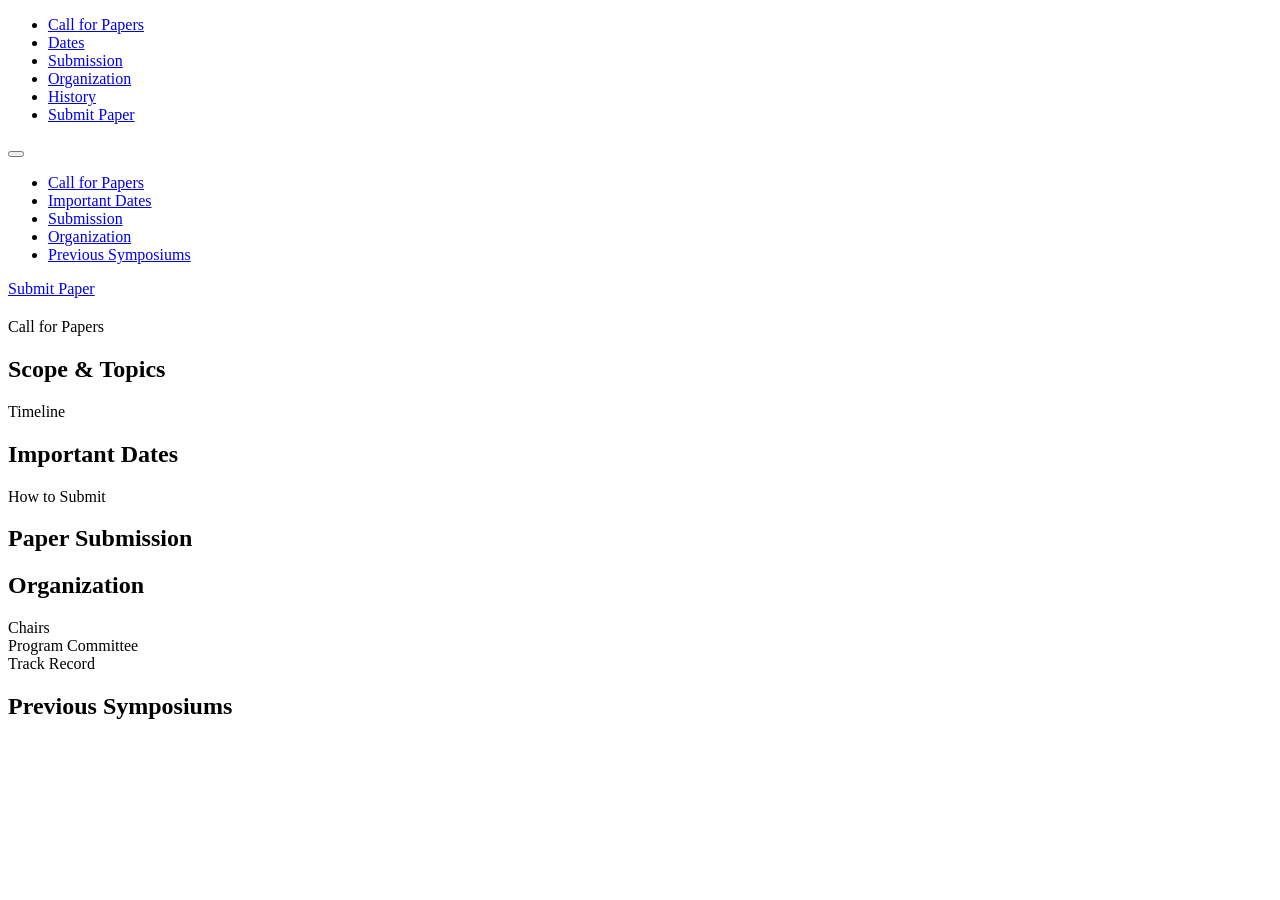
==== index.html @ 1924e90e "Create index.html" ====
<!DOCTYPE html>
<html lang="en">
<head>
  <meta charset="UTF-8">
  <meta name="viewport" content="width=device-width, initial-scale=1.0">
  <title>FOSINT-SI 2026 — Foundations of Open Source Intelligence & Security Informatics</title>
  <meta name="description" content="FOSINT-SI 2026 — International Symposium on Foundations of Open Source Intelligence and Security Informatics. August 24–27, 2026, Rabat, Morocco. In conjunction with ASONAM 2026.">
  <meta name="keywords" content="FOSINT-SI, open source intelligence, security informatics, cyber threat intelligence, OSINT, ASONAM 2026, cybersecurity conference, Rabat 2026">
  <meta name="robots" content="index, follow">
  <link href="https://fonts.googleapis.com/css2?family=DM+Serif+Display:ital@0;1&family=DM+Mono:wght@400;500&family=Instrument+Sans:wght@400;500;600&display=swap" rel="stylesheet">
  <link rel="stylesheet" href="style.css">
</head>
<body>

<!-- ══ NAV ══ -->
<nav id="mainNav">
  <a href="#hero" class="nav-logo"></a>

  <ul class="nav-links">
    <li><a href="#calls">Call for Papers</a></li>
    <li><a href="#dates">Dates</a></li>
    <li><a href="#submission">Submission</a></li>
    <li><a href="#organization">Organization</a></li>
    <li><a href="#history">History</a></li>
    <li><a href="#" class="nav-cta">Submit Paper</a></li>
  </ul>

  <button class="nav-burger" aria-label="Open menu" aria-expanded="false">
    <span></span><span></span><span></span>
  </button>
</nav>

<!-- ══ MOBILE DRAWER ══ -->
<div class="nav-drawer" role="dialog" aria-label="Navigation menu">
  <ul>
    <li><a href="#calls">Call for Papers</a></li>
    <li><a href="#dates">Important Dates</a></li>
    <li><a href="#submission">Submission</a></li>
    <li><a href="#organization">Organization</a></li>
    <li><a href="#history">Previous Symposiums</a></li>
  </ul>
  <a href="#" class="drawer-cta">Submit Paper</a>
</div>

<!-- ══ HERO ══ -->
<section id="hero">
  <div class="hero-bg"></div>
  <div class="hero-overlay"></div>
  <div class="hero-content">
    <div class="hero-eyebrow"></div>
    <h1></h1>
    <div class="hero-conjunction"></div>
    <div class="hero-pills"></div>
  </div>
</section>

<!-- ══ CALL FOR PAPERS ══ -->
<section id="calls">
  <div class="section-inner cfp-single">
    <div class="cfp-header">
      <div class="section-label">Call for Papers</div>
      <h2>Scope &amp; Topics</h2>
    </div>
    <div class="section-body-centered">
      <div class="cfp-body-prose">
        <div class="cfp-prose"></div>
      </div>
    </div>
  </div>
</section>

<!-- ══ IMPORTANT DATES ══ -->
<section id="dates">
  <div class="section-inner dates-single">
    <div class="dates-header">
      <div class="section-label">Timeline</div>
      <h2>Important Dates</h2>
    </div>
    <div class="section-body-centered">
      <div class="timeline"></div>
    </div>
  </div>
</section>

<!-- ══ SUBMISSION ══ -->
<section id="submission">
  <div class="section-inner sub-single">
    <div class="sub-header">
      <div class="section-label">How to Submit</div>
      <h2>Paper Submission</h2>
    </div>
    <div class="section-body-centered">
      <div class="sub-body-prose">
        <div class="sub-prose"></div>
      </div>
    </div>
  </div>
</section>

<!-- ══ ORGANIZATION ══ -->
<section id="organization">
  <div class="section-inner org-single">
    <div class="org-header">
      <h2>Organization</h2>
    </div>
    <div class="org-body">
      <div class="org-group">
        <div class="org-group-label">Chairs</div>
        <div class="org-chairs-list"></div>
      </div>
      <div class="org-group">
        <div class="org-group-label">Program Committee</div>
        <div class="pc-list"></div>
      </div>
    </div>
  </div>
</section>

<!-- ══ PREVIOUS EDITIONS ══ -->
<section id="history">
  <div class="section-inner">
    <div class="section-label">Track Record</div>
    <h2>Previous Symposiums</h2>
    <div class="editions-grid"></div>
  </div>
</section>

<!-- ══ FOOTER ══ -->
<footer id="footer"></footer>

<script src="data.js"></script>
<script src="main.js"></script>

</body>
</html>
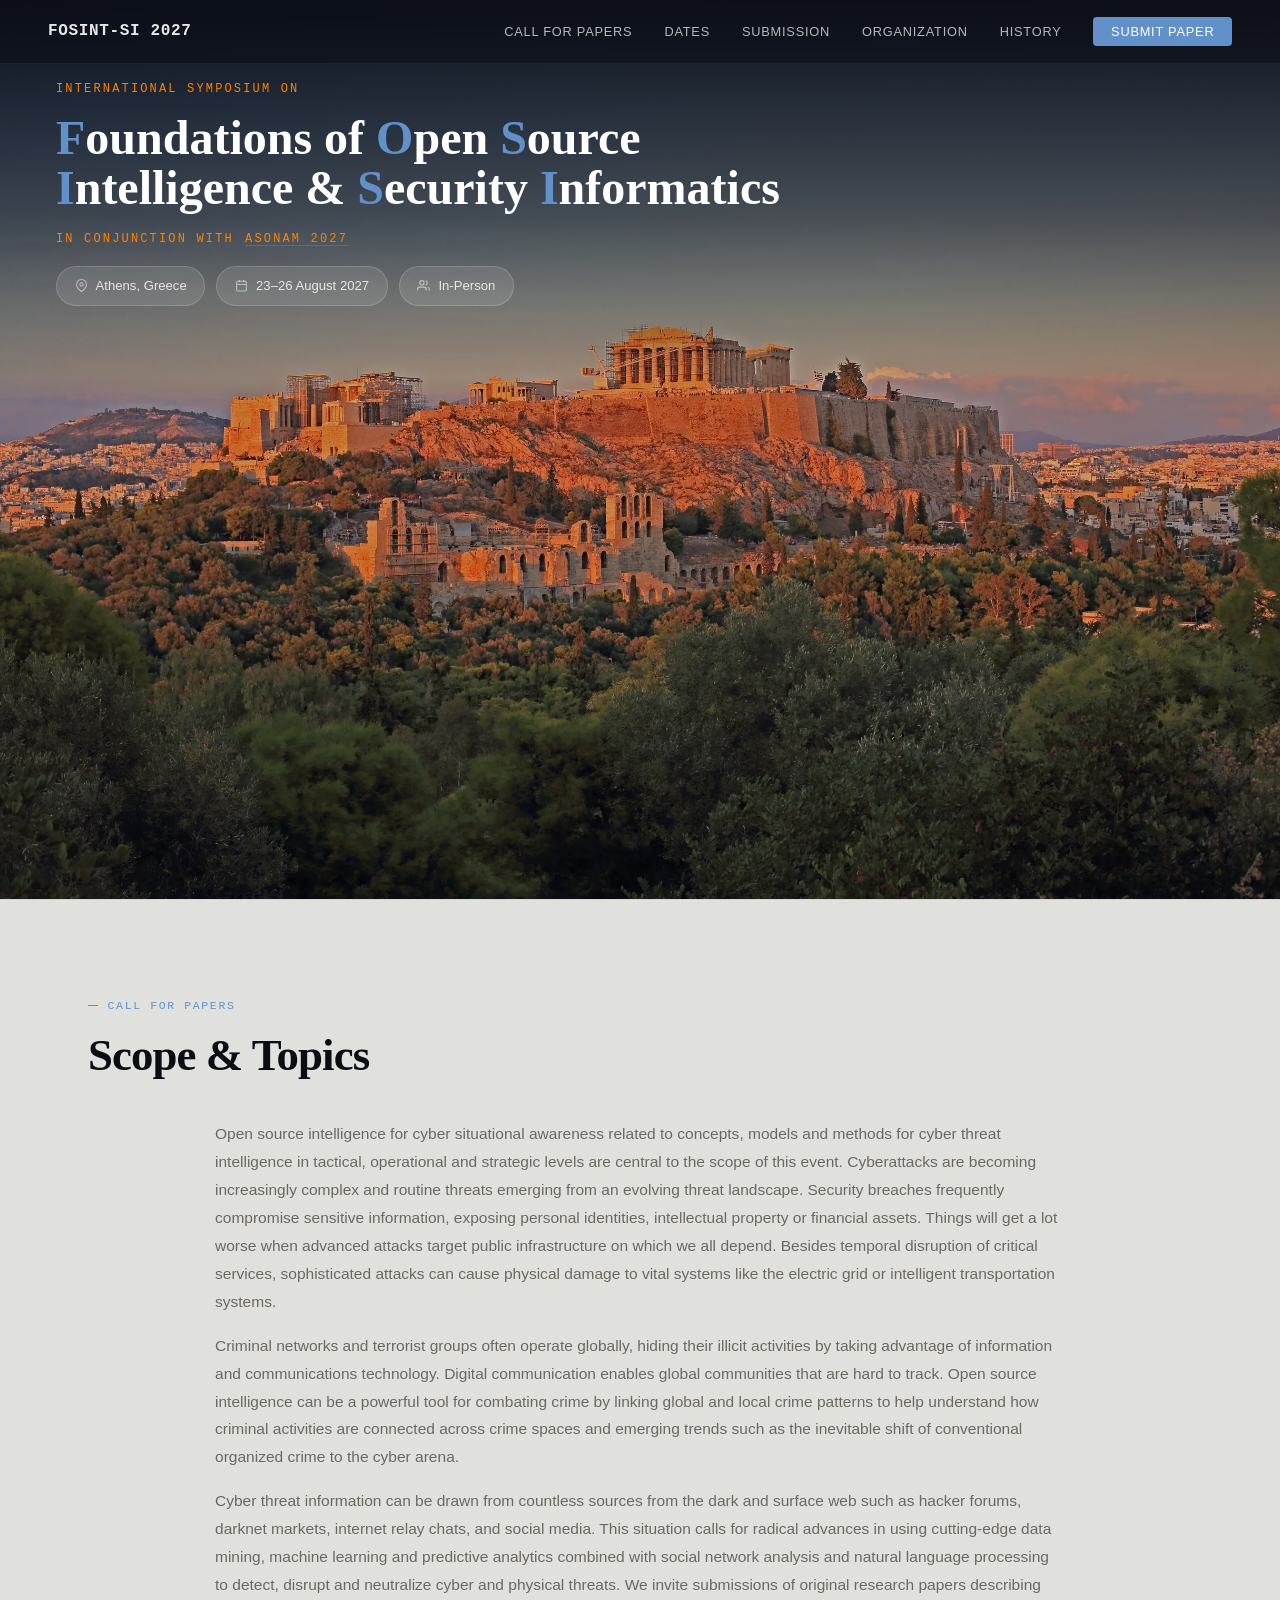
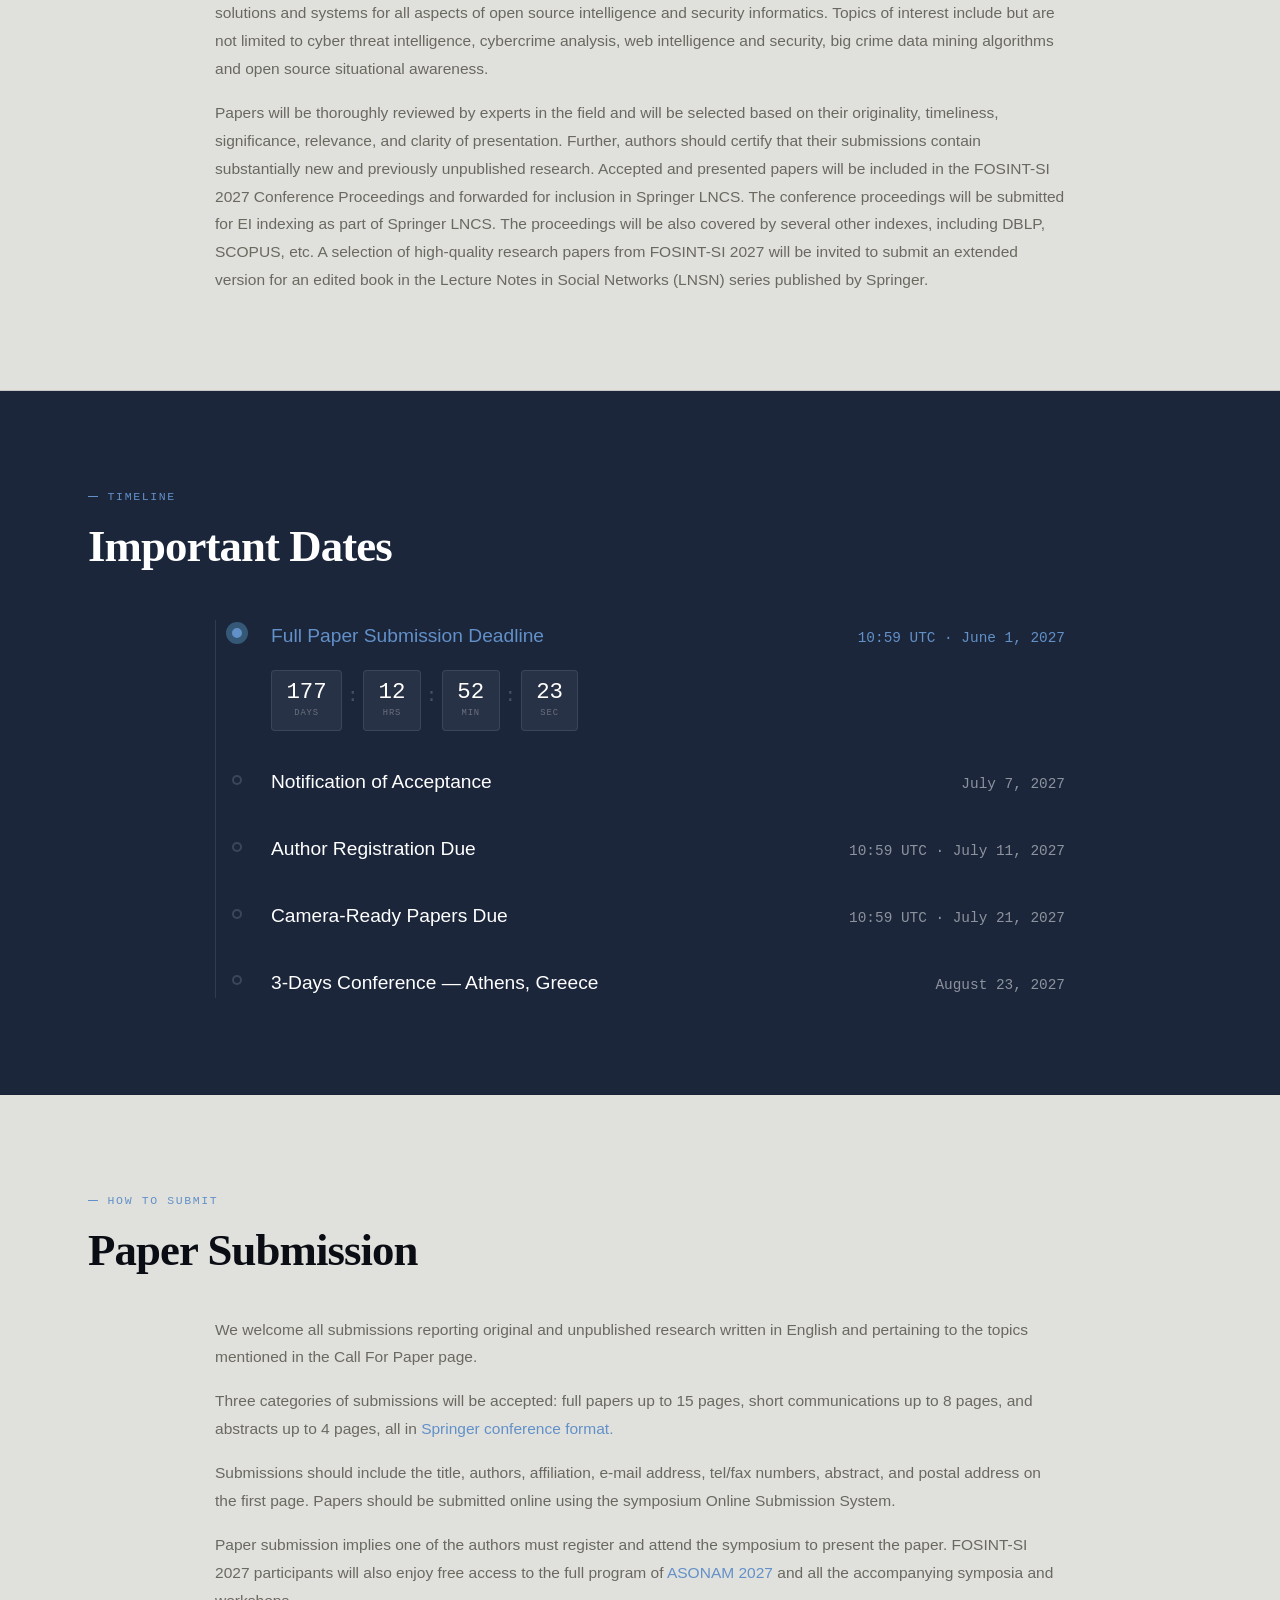
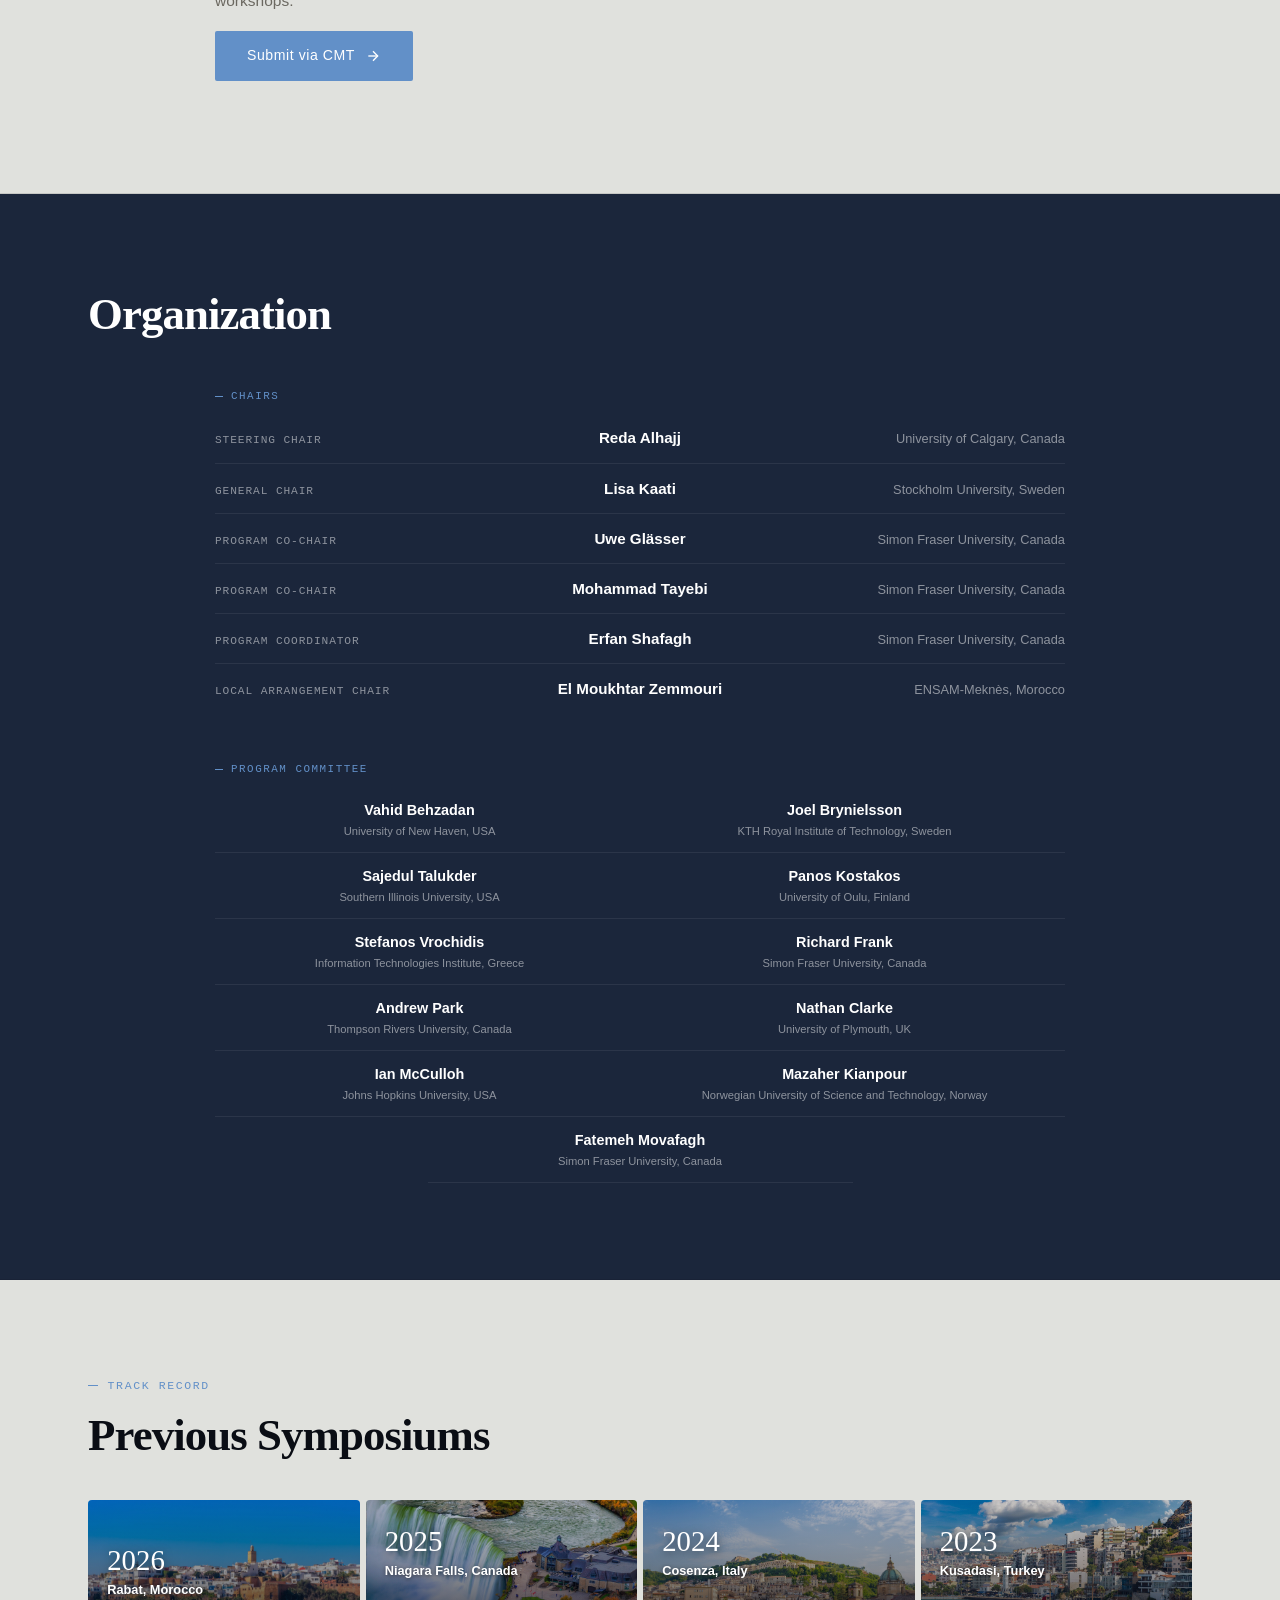
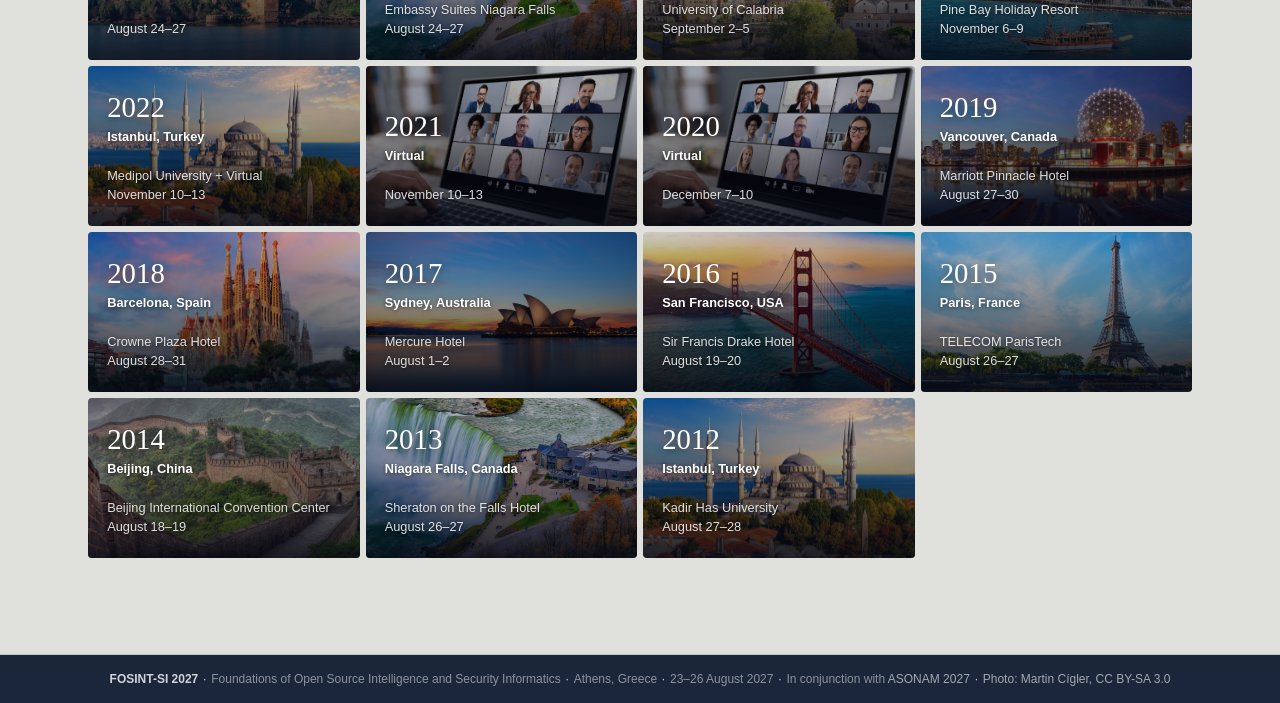
==== commit 04fd253b: "Update site for FOSINT-SI 2027 in Athens, Greece - Move conference details, deadlines and metadata t" ====
--- a/index.html
+++ b/index.html
@@ -3,9 +3,9 @@
 <head>
   <meta charset="UTF-8">
   <meta name="viewport" content="width=device-width, initial-scale=1.0">
-  <title>FOSINT-SI 2026 — Foundations of Open Source Intelligence & Security Informatics</title>
-  <meta name="description" content="FOSINT-SI 2026 — International Symposium on Foundations of Open Source Intelligence and Security Informatics. August 24–27, 2026, Rabat, Morocco. In conjunction with ASONAM 2026.">
-  <meta name="keywords" content="FOSINT-SI, open source intelligence, security informatics, cyber threat intelligence, OSINT, ASONAM 2026, cybersecurity conference, Rabat 2026">
+  <title>FOSINT-SI 2027 — Foundations of Open Source Intelligence & Security Informatics</title>
+  <meta name="description" content="FOSINT-SI 2027 — International Symposium on Foundations of Open Source Intelligence and Security Informatics. August 23–26, 2027, Athens, Greece. In conjunction with ASONAM 2027.">
+  <meta name="keywords" content="FOSINT-SI, open source intelligence, security informatics, cyber threat intelligence, OSINT, ASONAM 2027, cybersecurity conference, Athens 2027">
   <meta name="robots" content="index, follow">
   <link href="https://fonts.googleapis.com/css2?family=DM+Serif+Display:ital@0;1&family=DM+Mono:wght@400;500&family=Instrument+Sans:wght@400;500;600&display=swap" rel="stylesheet">
   <link rel="stylesheet" href="style.css">
--- a/style.css
+++ b/style.css
@@ -0,0 +1,837 @@
+/**
+ * FOSINT-SI — style.css
+ */
+
+:root {
+  --ink:          #0a0d14;
+  --paper:        #f5f2ec;
+  --accent:       #6290c8;
+  --yellow:      #ff8000;
+  --muted:        #6b6860;
+  --rule:         rgba(10, 13, 20, 0.12);
+
+  --white:        #ffffff;
+  --white-90:     rgba(255, 255, 255, 0.9);
+  --white-85:     rgba(255, 255, 255, 0.85);
+  --white-82:     rgba(255, 255, 255, 0.82);
+  --white-80:     rgba(255, 255, 255, 0.8);
+  --white-70:     rgba(255, 255, 255, 0.7);
+  --white-60:     rgba(255, 255, 255, 0.6);
+  --white-50:     rgba(255, 255, 255, 0.5);
+  --white-40:     rgba(255, 255, 255, 0.4);
+  --white-30:     rgba(255, 255, 255, 0.3);
+  --white-20:     rgba(255, 255, 255, 0.2);
+  --white-16:     rgba(255, 255, 255, 0.16);
+  --white-15:     rgba(255, 255, 255, 0.15);
+  --white-10:     rgba(255, 255, 255, 0.1);
+  --white-09:     rgba(255, 255, 255, 0.09);
+  --white-07:     rgba(255, 255, 255, 0.07);
+  --white-06:     rgba(255, 255, 255, 0.06);
+
+  --ink-94:       rgba(6, 8, 16, 0.94);
+  --ink-88:       rgba(6, 8, 18, 0.88);
+  --ink-82:       rgba(6, 8, 18, 0.82);
+  --ink-60:       rgba(6, 8, 16, 0.60);
+  --ink-50:       rgba(10, 13, 20, 0.5);
+  --ink-45:       rgba(6, 8, 18, 0.45);
+  --ink-38:       rgba(6, 8, 18, 0.38);
+  --ink-20:       rgba(6, 8, 16, 0.20);
+  --ink-15:       rgba(6, 8, 18, 0.15);
+
+  --ink-dark:     #1b263b;
+  --bg-offset:    #e0e1dd;
+
+  --pulse-inner:  rgba(109, 201, 255, 0.3);
+  --pulse-outer:  rgba(171, 198, 255, 0.1);
+}
+
+
+/* ── Reset ── */
+
+*, *::before, *::after { box-sizing: border-box; margin: 0; padding: 0; }
+html { scroll-behavior: smooth; }
+
+::-webkit-scrollbar { width: 6px; }
+::-webkit-scrollbar-track { background: transparent; }
+::-webkit-scrollbar-thumb {
+  background: var(--accent);
+  border-radius: 99px;
+  opacity: 0.3;
+}
+::-webkit-scrollbar-track { background: var(--ink-dark); opacity: 0.1; }
+
+body {
+  background: var(--paper);
+  color: var(--ink);
+  font-family: 'Instrument Sans', sans-serif;
+  font-size: 16px;
+  line-height: 1.65;
+  overflow-x: hidden;
+}
+
+
+/* ── Nav ── */
+
+nav {
+  position: fixed; top: 0; left: 0; right: 0; z-index: 100;
+  display: flex; align-items: center; justify-content: space-between;
+  padding: 0 3rem; height: 64px;
+  background: var(--ink-50);
+  backdrop-filter: blur(14px);
+  border-bottom: 1px solid var(--white-07);
+  transition: background 0.4s, border-color 0.4s;
+}
+nav.scrolled {
+  background: var(--paper);
+  border-bottom: 1px solid var(--rule);
+}
+
+.nav-logo {
+  font-family: 'DM Mono', monospace;
+  font-size: 1rem; font-weight: 600; letter-spacing: 0.04em;
+  color: var(--white-90);
+  text-decoration: none;
+  transition: color 0.4s;
+  z-index: 101;
+}
+nav.scrolled .nav-logo { color: var(--accent); }
+
+.nav-links { display: flex; gap: 2rem; list-style: none; }
+.nav-links a {
+  font-size: 0.8rem; letter-spacing: 0.06em; text-transform: uppercase;
+  color: var(--white-70);
+  text-decoration: none;
+  transition: color 0.3s;
+}
+.nav-links a:hover { color: var(--white); }
+nav.scrolled .nav-links a { color: var(--ink); }
+nav.scrolled .nav-links a:hover { color: var(--accent); }
+
+.nav-cta {
+  background: var(--accent) !important;
+  color: var(--white) !important;
+  padding: 0.45rem 1.1rem;
+  border-radius: 4px;
+}
+nav.scrolled .nav-cta { color: var(--white) !important; }
+
+.nav-burger {
+  display: none;
+  flex-direction: column; justify-content: center; align-items: center;
+  gap: 5px;
+  width: 36px; height: 36px;
+  background: none; border: none; cursor: pointer;
+  z-index: 101; padding: 4px;
+}
+.nav-burger span {
+  display: block; width: 22px; height: 2px;
+  background: var(--white-85);
+  border-radius: 2px;
+  transition: transform 0.3s, opacity 0.3s, background 0.4s;
+}
+nav.scrolled .nav-burger span { background: var(--ink); }
+.nav-burger.open span:nth-child(1) { transform: translateY(7px) rotate(45deg); }
+.nav-burger.open span:nth-child(2) { opacity: 0; }
+.nav-burger.open span:nth-child(3) { transform: translateY(-7px) rotate(-45deg); }
+
+.nav-drawer {
+  display: none;
+  position: fixed; top: 64px; left: 0; right: 0; bottom: 0;
+  background: var(--ink);
+  flex-direction: column;
+  padding: 2.5rem 2rem;
+  z-index: 99;
+  overflow-y: auto;
+  transform: translateX(100%);
+  transition: transform 0.35s cubic-bezier(0.4, 0, 0.2, 1);
+}
+.nav-drawer.open { transform: translateX(0); }
+.nav-drawer ul { list-style: none; display: flex; flex-direction: column; gap: 0; }
+.nav-drawer ul li { border-bottom: 1px solid var(--white-07); }
+.nav-drawer ul li a {
+  display: block; padding: 1.1rem 0;
+  font-size: 1.1rem; letter-spacing: 0.04em;
+  color: var(--white-80); text-decoration: none;
+  transition: color 0.2s, padding-left 0.2s;
+}
+.nav-drawer ul li a:hover { color: var(--white); padding-left: 0.5rem; }
+.nav-drawer .drawer-cta {
+  display: inline-flex; align-items: center; gap: 0.5rem;
+  margin-top: 2rem; padding: 0.85rem 1.8rem;
+  background: var(--accent); color: var(--white);
+  font-size: 0.95rem; font-weight: 500; letter-spacing: 0.04em;
+  text-decoration: none; border-radius: 2px; width: fit-content;
+}
+
+
+/* ── Hero ── */
+
+#hero {
+  position: relative;
+  min-height: 100svh;
+  display: flex; flex-direction: column; justify-content: flex-start;
+  overflow: hidden;
+}
+
+.hero-bg {
+  position: absolute; inset: 0; z-index: 0;
+  background-size: cover;
+  background-position: center 40%;
+  animation: heroZoom 15s ease-in-out infinite alternate;
+}
+@keyframes heroZoom {
+  from { transform: scale(1.10); }
+  to   { transform: scale(1.00); }
+}
+
+.hero-overlay {
+  position: absolute; inset: 0; z-index: 1;
+  background: linear-gradient(
+    to bottom,
+    var(--ink-94)  0%,
+    var(--ink-60) 24%,
+    var(--ink-15) 42%,
+    var(--ink-15) 100%
+  );
+}
+
+.hero-content {
+  position: relative; z-index: 2;
+  padding: 5rem 3.5rem 5.5rem;
+  max-width: 900px;
+  animation: fadeUp 1s ease both;
+}
+
+.hero-eyebrow {
+  font-family: 'DM Mono', monospace;
+  font-size: 0.75rem; letter-spacing: 0.18em; text-transform: uppercase;
+  color: var(--yellow); margin-bottom: 0.8rem;
+  display: flex; align-items: center; gap: 0.7rem;
+}
+
+.hero-conjunction {
+  font-family: 'DM Mono', monospace;
+  font-size: 0.75rem; letter-spacing: 0.18em; text-transform: uppercase;
+  color: var(--yellow);
+  display: flex; align-items: center; gap: 0.7rem;
+  margin-bottom: 1rem;
+}
+
+.hero-conjunction a {
+  color: var(--yellow);
+  text-decoration: underline;
+  text-decoration-color: rgba(98, 144, 200, 0.4);
+  text-underline-offset: 3px;
+  transition: text-decoration-color 0.2s;
+}
+.hero-conjunction a:hover {
+  text-decoration-color: var(--yellow);
+}
+
+h1 {
+  font-family: 'DM Serif Display', serif;
+  font-size: clamp(2.5rem, 6vw, 3.0rem);
+  line-height: 1.06; letter-spacing: 0em;
+  color: var(--white); margin-bottom: 1rem;
+}
+h1 em { color: var(--accent); font-style: normal; }
+
+.hero-pills { display: flex; flex-wrap: wrap; gap: 0.7rem; }
+.hero-pill {
+  display: flex; align-items: center; gap: 0.5rem;
+  padding: 0.5rem 1.1rem;
+  background: var(--white-10);
+  border: 1px solid var(--white-16);
+  border-radius: 99px;
+  font-size: 0.82rem; color: var(--white-82);
+  backdrop-filter: blur(6px);
+}
+.hero-pill svg { flex-shrink: 0; opacity: 0.65; }
+
+
+/* ── Sections — Shared ── */
+
+section { border-bottom: 1px solid var(--rule); }
+
+.section-inner {
+  max-width: 1200px; margin: 0 auto; padding: 6rem 3rem;
+}
+
+.section-label {
+  font-family: 'DM Mono', monospace;
+  font-size: 0.72rem; letter-spacing: 0.14em; text-transform: uppercase;
+  color: var(--accent); margin-bottom: 1rem;
+  display: flex; align-items: center; gap: 0.6rem;
+}
+.section-label::before {
+  content: ''; display: block; width: 10px; height: 1px; background: var(--accent);
+}
+
+h2 {
+  font-family: 'DM Serif Display', serif;
+  font-size: clamp(2rem, 3.5vw, 3rem);
+  line-height: 1.1; letter-spacing: -0.02em; margin-bottom: 2rem;
+}
+
+.section-body-centered {
+  max-width: 850px;
+  margin: 0 auto;
+}
+
+#calls        { background: var(--bg-offset); }
+#dates        { background: var(--ink-dark); }
+#submission   { background: var(--bg-offset); }
+#organization { background: var(--ink-dark); }
+#history      { background: var(--bg-offset); }
+
+
+/* ── Organization — Dark Overrides ── */
+
+#organization h2                       { color: var(--white); }
+#organization .section-label           { color: var(--accent); }
+#organization .section-label::before   { background: var(--accent); }
+#organization .org-group-label         { color: var(--accent); }
+#organization .org-group-label::before { background: var(--accent); }
+#organization .org-list-item           { border-bottom-color: var(--white-07); }
+#organization .org-list-item:hover     { background: var(--white-06); }
+#organization .org-list-role           { color: var(--white-50); }
+#organization .org-list-name           { color: var(--white); }
+#organization .org-list-affil          { color: var(--white-50); }
+#organization .pc-list-item            { border-bottom-color: var(--white-07); }
+#organization .pc-list-name            { color: var(--white); }
+#organization .pc-list-affil           { color: var(--white-50); }
+
+
+/* ── Call for Papers ── */
+
+.cfp-header { margin-bottom: 2.5rem; }
+.cfp-header h2 { margin-bottom: 0; }
+
+.cfp-prose p {
+  color: var(--muted); font-size: 0.97rem; line-height: 1.8;
+  margin-bottom: 1rem;
+}
+.cfp-prose p:last-child { margin-bottom: 0; }
+
+.cfp-body-prose {
+  display: flex;
+  flex-direction: column;
+  gap: 1rem;
+}
+
+
+/* ── Important Dates — Dark Background ── */
+
+#dates h2             { color: var(--white); }
+#dates .section-label { color: var(--accent); }
+#dates .section-label::before { background: var(--accent); }
+
+.dates-header { margin-bottom: 3rem; }
+.dates-header h2 { margin-bottom: 0; }
+
+/* ── Timeline ── */
+
+.timeline {
+  position: relative;
+  padding-left: 1.5rem;
+}
+.timeline::before {
+  content: ''; position: absolute; left: 0; top: 0; bottom: 0;
+  width: 1px; background: var(--white-10);
+}
+
+.tl-item {
+  position: relative;
+  padding: 0 0 2.2rem 2rem;
+  opacity: 0; transform: translateY(14px);
+  transition: opacity 0.5s ease, transform 0.5s ease;
+}
+.tl-item.visible { opacity: 1; transform: none; }
+.tl-item:last-child { padding-bottom: 0; }
+
+.tl-dot {
+  position: absolute; left: -0.42rem; top: 0.55rem;
+  width: 10px; height: 10px; border-radius: 50%;
+  border: 2px solid var(--white-15); background: var(--ink-dark);
+}
+.tl-item.past .tl-dot {
+  background: var(--white-20); border-color: var(--white-20);
+}
+.tl-item.active .tl-dot {
+  background: var(--accent); border-color: var(--accent);
+  box-shadow: 0 0 0 6px var(--pulse-inner);
+  animation: activePulse 2s ease-in-out infinite;
+}
+@keyframes activePulse {
+  0%, 100% { box-shadow: 0 0 0 4px var(--pulse-inner); }
+  50%       { box-shadow: 0 0 0 8px var(--pulse-outer); }
+}
+
+.tl-main { display: flex; align-items: baseline; gap: 1.2rem; flex-wrap: wrap; }
+
+.tl-title {
+  font-size: 1.2rem; font-weight: 500; color: var(--white);
+  flex: 1; min-width: 180px;
+}
+.tl-item.past .tl-title {
+  color: var(--white-40);
+  text-decoration: line-through;
+  text-decoration-color: var(--white-20);
+}
+.tl-item.active .tl-title { color: var(--accent); }
+
+.tl-date {
+  font-family: 'DM Mono', monospace;
+  font-size: 0.9rem; color: var(--white-50);
+  letter-spacing: 0.0em;
+  white-space: nowrap;
+}
+.tl-item.past .tl-date {
+  color: var(--white-40);
+  text-decoration: line-through;
+  text-decoration-color: var(--white-20);
+}
+.tl-item.active .tl-date { color: var(--accent); }
+
+/* ── Inline Countdown ── */
+
+.tl-countdown {
+  width: 100%;
+  margin-top: 0rem;
+}
+
+.tl-cd-boxes {
+  display: inline-flex; align-items: center; gap: 0.3rem;
+}
+.tl-cd-box {
+  display: flex; flex-direction: column; align-items: center;
+  background: var(--white-06);
+  border: 1px solid var(--white-09);
+  border-radius: 4px;
+  padding: 0.6rem 0.9rem;
+  min-width: 56px;
+}
+.tl-cd-num {
+  font-family: 'DM Mono', monospace;
+  font-size: 1.4rem; color: var(--white); line-height: 1;
+  margin-bottom: 0.15rem; display: block;
+  transition: transform 0.15s;
+}
+.tl-cd-num.tick { transform: scale(1.08); }
+.tl-cd-unit {
+  font-family: 'DM Mono', monospace;
+  font-size: 0.55rem; letter-spacing: 0.1em; text-transform: uppercase;
+  color: var(--white-30);
+}
+.tl-cd-sep {
+  font-family: 'DM Mono', monospace;
+  font-size: 1.2rem; color: var(--white-20);
+  padding-bottom: 0.5rem;
+  align-self: center;
+}
+.tl-cd-done {
+  font-size: 0.85rem; color: var(--accent);
+}
+
+
+/* ── Submission ── */
+
+.sub-header { margin-bottom: 2.5rem; }
+.sub-header h2 { margin-bottom: 0; }
+
+.sub-prose p {
+  color: var(--muted); font-size: 0.97rem; line-height: 1.8;
+  margin-bottom: 1rem;
+}
+.sub-prose p:last-of-type { margin-bottom: 0; }
+
+.sub-prose a.format {
+  color: var(--accent);
+  text-decoration: none;
+}
+
+.submit-btn {
+  display: inline-flex; align-items: center; gap: 0.6rem;
+  margin-top: 1rem; padding: 0.85rem 2rem; margin-bottom: 1rem;
+  background: var(--accent); color: var(--white);
+  font-size: 0.88rem; letter-spacing: 0.04em; font-weight: 500;
+  text-decoration: none; border-radius: 2px;
+  transition: opacity 0.2s, transform 0.2s;
+}
+.submit-btn:hover { opacity: 0.88; transform: translateY(-1px); }
+.submit-btn:hover svg { transform: translateX(3px); }
+.submit-btn svg { transition: transform 0.2s; }
+
+.sub-body-prose {
+  display: flex;
+  flex-direction: column;
+  gap: 2rem;
+}
+
+
+/* ── Organization ── */
+
+.org-header { margin-bottom: 3rem; }
+.org-header h2 { margin-bottom: 0; }
+
+.org-body {
+  display: flex;
+  flex-direction: column;
+  gap: 3rem;
+}
+
+.org-group-label {
+  font-family: 'DM Mono', monospace;
+  font-size: 0.68rem; letter-spacing: 0.14em; text-transform: uppercase;
+  color: var(--accent); margin-bottom: 0.5rem;
+  display: flex; align-items: center; gap: 0.5rem;
+  padding-bottom: 0rem;
+}
+.org-group-label::before {
+  content: ''; display: block; width: 8px; height: 1px; background: var(--accent);
+}
+
+/* ── Chairs List ── */
+
+.org-chairs-list {
+  display: flex; flex-direction: column; gap: 0;
+}
+.org-list-item {
+  display: grid;
+  grid-template-columns: 0.8fr 0.8fr 0.8fr;
+  align-items: baseline;
+  gap: 1rem;
+  padding: 0.75rem 0;
+  border-bottom: 1px solid var(--rule);
+  transition: background 0.15s;
+}
+.org-list-item:last-child { border-bottom: none; }
+.org-list-item:hover { background: rgba(98, 161, 255, 0.03); }
+
+.org-list-role {
+  font-family: 'DM Mono', monospace;
+  font-size: 0.7rem; letter-spacing: 0.08em; text-transform: uppercase;
+  color: var(--ink);
+}
+.org-list-name {
+  font-size: 0.95rem; font-weight: 600; color: var(--ink); text-align: center;
+}
+.org-list-affil {
+  font-size: 0.8rem; color: var(--muted); text-align: right;
+}
+
+/* ── PC List ── */
+
+.pc-list {
+  display: grid;
+  grid-template-columns: 1fr 1fr;
+  gap: 0;
+}
+.pc-list-item {
+  display: flex; flex-direction: column;
+  padding: 0.75rem 1rem 0.75rem 0;
+  border-bottom: 1px solid var(--rule);
+  transition: color 0.15s;
+  text-align: center;
+}
+/* Odd count: center the lone last name under the two columns */
+.pc-list-item:last-child:nth-child(odd) {
+  grid-column: 1 / -1;
+  justify-self: center;
+  width: 50%;
+  padding-inline: 0;
+}
+.pc-list-name  { font-size: 0.9rem; font-weight: 600; color: var(--ink); margin-bottom: 0.1rem; }
+.pc-list-affil { font-size: 0.7rem; color: var(--muted); line-height: 1.4; }
+
+
+/* ── History ── */
+
+.editions-grid {
+  display: grid;
+  grid-template-columns: repeat(auto-fill, minmax(220px, 1fr));
+  gap: 6px;
+  margin-top: 2.5rem;
+}
+
+.edition-cell {
+  position: relative; min-height: 160px;
+  border-radius: 4px; overflow: hidden; cursor: default;
+}
+.edition-cell-bg {
+  position: absolute; inset: 0;
+  background-size: cover; background-position: center;
+  background-color: var(--ink-dark);
+  transition: transform 0.5s ease;
+}
+.edition-cell:hover .edition-cell-bg { transform: scale(1.06); }
+.edition-cell-overlay {
+  position: absolute; inset: 0;
+  background: linear-gradient(to top, var(--ink-88) 0%, var(--ink-45) 55%, var(--ink-20) 100%);
+  transition: background 0.3s;
+}
+.edition-cell:hover .edition-cell-overlay {
+  background: linear-gradient(to top, var(--ink-82) 0%, var(--ink-38) 55%, var(--ink-15) 100%);
+}
+.edition-cell-content {
+  position: relative; z-index: 2;
+  padding: 1.2rem 1.2rem 1.4rem;
+  display: flex; flex-direction: column; justify-content: flex-end;
+  height: 100%; min-height: 160px;
+}
+.ed-year {
+  font-family: 'DM Serif Display', serif;
+  font-size: 1.8rem; color: var(--white);
+  line-height: 1; margin-bottom: 0.35rem;
+  text-shadow: 0 2px 8px rgba(0,0,0,0.5);
+}
+.ed-location {
+  font-size: 0.8rem; color: var(--white-85); line-height: 1.5;
+  text-shadow: 0 1px 4px rgba(0,0,0,0.6);
+}
+.ed-location strong { color: var(--white); display: block; }
+.edition-cell::after {
+  content: '';
+  position: absolute; bottom: 0; left: 0; right: 0;
+  height: 3px; background: var(--accent);
+  transform: scaleX(0); transform-origin: left;
+  transition: transform 0.3s ease; z-index: 3;
+}
+.edition-cell:hover::after { transform: scaleX(1); }
+
+
+/* ── Footer ── */
+
+footer {
+  background: var(--ink-dark);
+  color: var(--white-50);
+  padding: 0.9rem 2rem;
+  display: flex;
+  align-items: center;
+  justify-content: center;
+  flex-wrap: wrap;
+  gap: 0;
+  font-size: 0.75rem;
+  line-height: 1.6;
+  text-align: center;
+}
+footer a {
+  color: var(--white-60);
+  text-decoration: none;
+  transition: color 0.2s;
+}
+footer a:hover { color: var(--white); }
+.footer-sep {
+  margin: 0 0.3rem;
+  color: var(--white-80);
+}
+
+
+/* ── Animations ── */
+
+@keyframes fadeUp {
+  from { opacity: 0; transform: translateY(22px); }
+  to   { opacity: 1; transform: none; }
+}
+
+
+/* ── Responsive — Tablet Landscape & Small Laptops (≤ 1024px) ── */
+
+@media (max-width: 1024px) {
+
+  /* ── Nav ── */
+  nav { padding: 0 2rem; }
+  .nav-links  { display: none; }
+  .nav-burger { display: flex; }
+  .nav-drawer { display: flex; }
+
+  /* ── Sections ── */
+  .section-inner { padding: 5rem 2.5rem; }
+  .section-body-centered { max-width: 100%; }
+
+  /* ── Hero ── */
+  .hero-content { padding: 5rem 2.5rem 5rem; max-width: 100%; }
+
+  /* ── Organization ── */
+  .org-list-item {
+    grid-template-columns: 1fr;
+    gap: 0.1rem;
+    padding: 0.8rem 0 0.8rem 1rem;
+    border-left: 2px solid var(--white-16);
+    border-bottom: none;
+    margin-bottom: 0.5rem;
+  }
+  .org-list-item:last-child { margin-bottom: 0; }
+  .org-list-role  { margin-left: 0.35rem; }
+  .org-list-name  { text-align: left; margin-left: 0.35rem; }
+  .org-list-affil { grid-column: unset; text-align: left; margin-left: 0.35rem; }
+
+  /* ── PC ── */
+  .pc-list-item { padding: 0.7rem 0.5rem 0.7rem 0; }
+
+  /* ── Editions ── */
+  .editions-grid { grid-template-columns: repeat(auto-fill, minmax(200px, 1fr)); }
+}
+
+
+/* ── Responsive — Tablet Portrait (≤ 768px) ── */
+
+@media (max-width: 768px) {
+
+  /* ── Nav ── */
+  nav { padding: 0 1.5rem; }
+
+  /* ── Sections ── */
+  .section-inner { padding: 4.5rem 2rem; }
+
+  /* ── Hero ── */
+  .hero-content { padding: 5rem 2rem 4.5rem; }
+  .hero-sub     { font-size: 1rem; max-width: 100%; }
+  .hero-pills   { gap: 0.5rem; }
+  .hero-pill    { font-size: 0.78rem; padding: 0.45rem 0.9rem; }
+
+  /* ── h2 Floor ── */
+  h2 { font-size: clamp(1.75rem, 5vw, 2.5rem); margin-bottom: 1.5rem; }
+
+  /* ── CFP ── */
+  .cfp-prose p { font-size: 0.95rem; }
+
+  /* ── Timeline ── */
+  .tl-main      { flex-direction: column; gap: 0.25rem; }
+  .tl-date      { font-size: 0.9rem; }
+  .tl-title     { font-size: 1.1rem; min-width: 0; }
+  .tl-item      { padding-bottom: 2rem; }
+
+  /* ── Countdown Boxes ── */
+  .tl-cd-box    { padding: 0.55rem 0.75rem; min-width: 50px; }
+  .tl-cd-num    { font-size: 1.25rem; }
+
+  /* ── Submission ── */
+  .sub-prose p  { font-size: 0.95rem; }
+  .submit-btn   { width: 100%; justify-content: center; }
+
+  /* ── Organization ── */
+  .org-list-item {
+    grid-template-columns: 1fr;
+    gap: 0.1rem;
+    padding: 0.9rem 0;
+  }
+  .org-list-role  { margin-bottom: 0.1rem; }
+  .org-list-name  { text-align: left; font-size: 1rem; }
+  .org-list-affil { grid-column: unset; text-align: left; font-size: 0.78rem; }
+
+  /* ── PC ── */
+  .pc-list { grid-template-columns: 1fr; }
+  .pc-list-item {
+    padding: 0.7rem 0;
+    text-align: left;
+    flex-direction: row;
+    align-items: baseline;
+    gap: 0.75rem;
+    flex-wrap: wrap;
+  }
+  .pc-list-item:last-child:nth-child(odd) { width: 100%; }
+  .pc-list-name  { flex-shrink: 0; }
+  .pc-list-affil { font-size: 0.72rem; }
+
+  /* ── Editions ── */
+  .editions-grid { grid-template-columns: repeat(auto-fill, minmax(180px, 1fr)); gap: 5px; }
+  .edition-cell  { min-height: 140px; }
+  .edition-cell-content { min-height: 140px; }
+  .ed-year       { font-size: 1.55rem; }
+  .ed-location   { font-size: 0.75rem; }
+
+  /* ── Footer ── */
+  footer { font-size: 0.72rem; padding: 1rem 1.5rem; line-height: 1.8; }
+  .footer-sep { margin: 0 0.2rem; }
+}
+
+
+/* ── Responsive — Mobile (≤ 480px) ── */
+
+@media (max-width: 480px) {
+
+  /* ── Nav ── */
+  nav { padding: 0 1.25rem; height: 58px; }
+  .nav-logo { font-size: 0.78rem; }
+  .nav-drawer { top: 58px; padding: 2rem 1.5rem; }
+  .nav-drawer ul li a { font-size: 1rem; padding: 1rem 0; }
+
+  /* ── Sections ── */
+  .section-inner { padding: 3.5rem 1.25rem; }
+
+  /* ── Hero ── */
+  .hero-content { padding: 4.5rem 1.25rem 4rem; }
+  h1 { font-size: clamp(2rem, 10vw, 2.6rem); margin-bottom: 1.1rem; }
+  .hero-sub { font-size: 0.95rem; line-height: 1.7; margin-bottom: 1.25rem; }
+  .hero-eyebrow { font-size: 0.68rem; }
+  .hero-pills { gap: 0.45rem; }
+  .hero-pill  { font-size: 0.75rem; padding: 0.4rem 0.8rem; gap: 0.4rem; }
+  .hero-pill svg { width: 11px; height: 11px; }
+
+  /* ── Section Labels ── */
+  .section-label { font-size: 0.68rem; }
+  h2 { font-size: clamp(1.6rem, 8vw, 2.1rem); margin-bottom: 1.25rem; }
+
+  /* ── CFP ── */
+  .cfp-prose p { font-size: 0.93rem; line-height: 1.75; }
+  .cfp-header  { margin-bottom: 2rem; }
+
+  /* ── Timeline ── */
+  .timeline     { padding-left: 1.25rem; }
+  .tl-item      { padding: 0 0 1.75rem 1.5rem; }
+  .tl-title     { font-size: 1rem; }
+  .tl-date      { font-size: 0.82rem; }
+  .tl-dot       { width: 9px; height: 9px; left: -0.38rem; }
+  .dates-header { margin-bottom: 2.25rem; }
+
+  /* ── Countdown ── */
+  .tl-cd-boxes  { gap: 0.25rem; }
+  .tl-cd-box    { padding: 0.5rem 0.6rem; min-width: 44px; }
+  .tl-cd-num    { font-size: 1.1rem; }
+  .tl-cd-unit   { font-size: 0.5rem; }
+  .tl-cd-sep    { font-size: 1rem; }
+
+  /* ── Submission ── */
+  .sub-header   { margin-bottom: 2rem; }
+  .sub-prose p  { font-size: 0.93rem; line-height: 1.75; }
+  .submit-btn   { padding: 0.85rem 1.5rem; font-size: 0.85rem; }
+
+  /* ── Organization ── */
+  .org-header   { margin-bottom: 2.25rem; }
+  .org-body     { gap: 2.25rem; }
+  .org-list-item { padding: 0.85rem 0; }
+  .org-list-role { font-size: 0.65rem; }
+  .org-list-name { font-size: 0.95rem; }
+
+  /* ── PC ── */
+  .pc-list-item {
+    flex-direction: column;
+    gap: 0.1rem;
+    text-align: left;
+    padding: 0.65rem 0;
+  }
+  .pc-list-name  { font-size: 0.88rem; }
+  .pc-list-affil { font-size: 0.7rem; }
+
+  /* ── Editions ── */
+  .editions-grid { grid-template-columns: 1fr 1fr; gap: 4px; margin-top: 2rem; }
+  .edition-cell  { min-height: 130px; }
+  .edition-cell-content { min-height: 130px; padding: 1rem; }
+  .ed-year       { font-size: 1.35rem; margin-bottom: 0.25rem; }
+  .ed-location   { font-size: 0.7rem; }
+
+  /* ── Footer ── */
+  footer { font-size: 0.7rem; padding: 1rem 1.25rem; }
+}
+
+
+/* ── Responsive — Very Small Mobile (≤ 360px) ── */
+
+@media (max-width: 360px) {
+  .section-inner { padding: 3rem 1rem; }
+  .hero-content  { padding: 4rem 1rem 3.5rem; }
+  h1             { font-size: clamp(1.75rem, 11vw, 2.2rem); }
+  .editions-grid { grid-template-columns: 1fr; }
+  .tl-cd-boxes   { flex-wrap: wrap; gap: 0.3rem; }
+}
